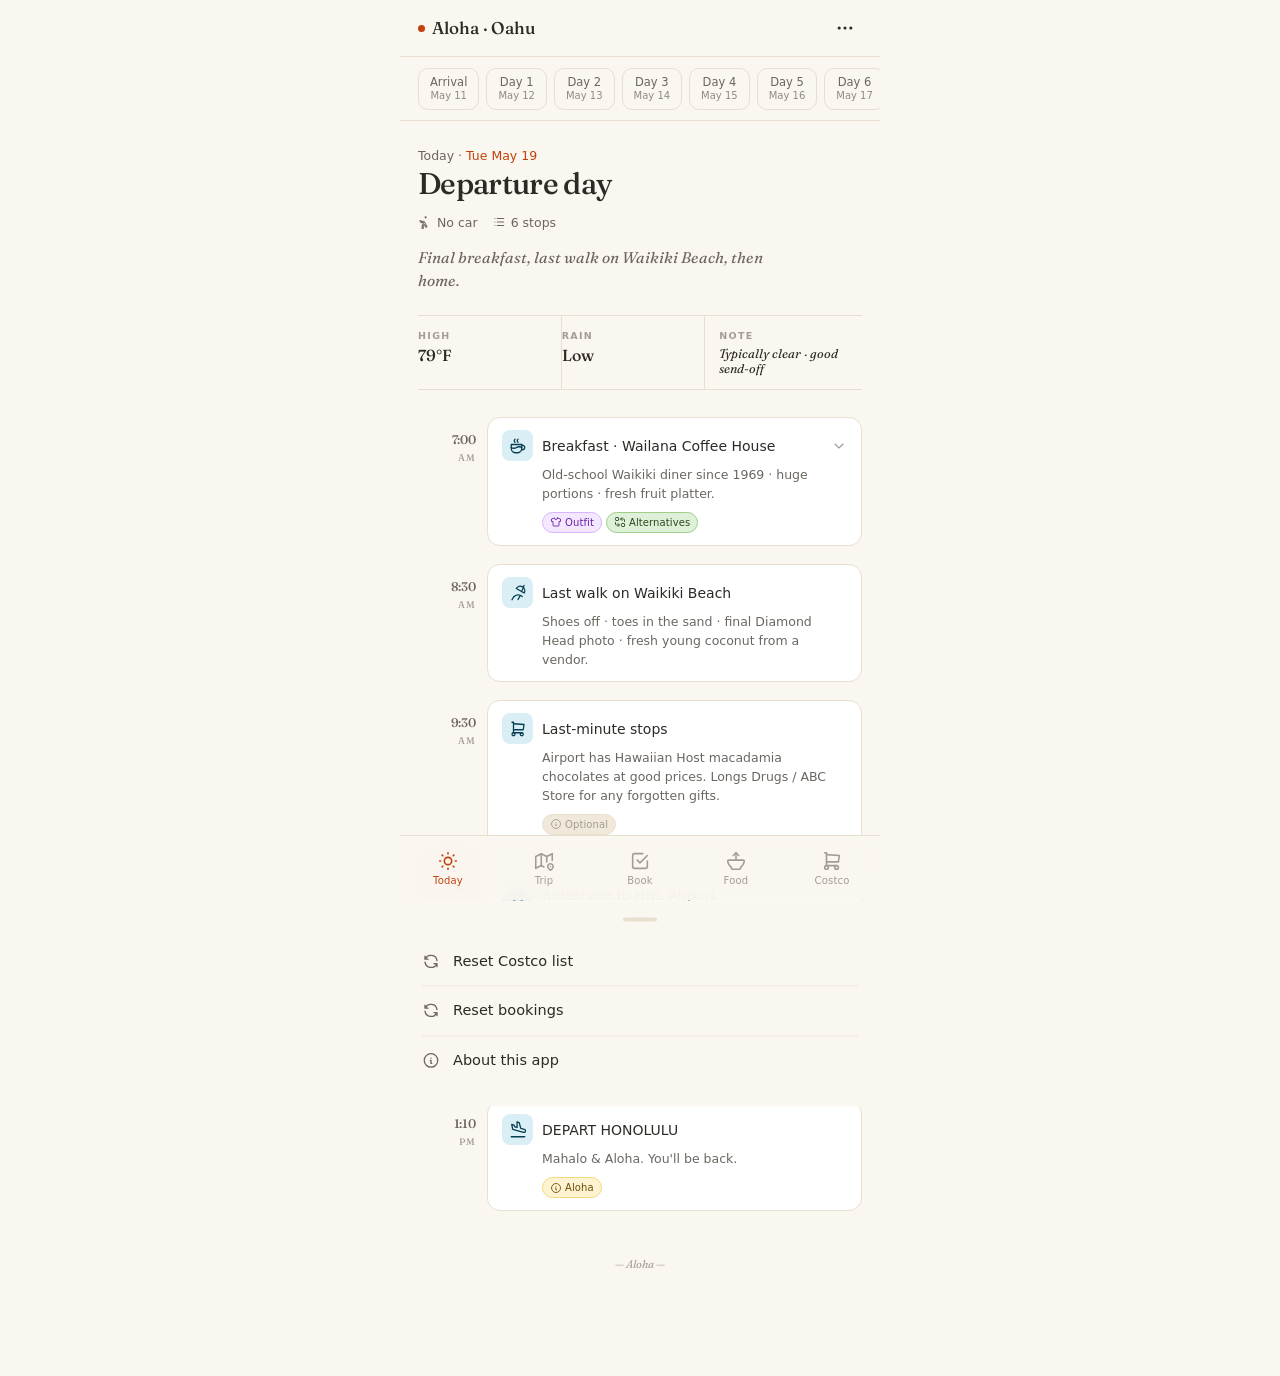
==== index.html @ 1680f282 "Split monolithic HTML into multi-file site; fix CSS variable rendering - Extracted CSS to css/style." ====
<!DOCTYPE html>
<html lang="en">
<head>
<meta charset="UTF-8">
<meta name="viewport" content="width=device-width,initial-scale=1,maximum-scale=5,viewport-fit=cover">
<meta name="apple-mobile-web-app-capable" content="yes">
<meta name="apple-mobile-web-app-status-bar-style" content="default">
<meta name="apple-mobile-web-app-title" content="Aloha Oahu">
<meta name="theme-color" content="#faf6f0">
<title>Aloha · Oahu</title>
<link href="https://fonts.googleapis.com/css2?family=Fraunces:ital,opsz,wght@0,9..144,400..600;1,9..144,400..500&display=swap" rel="stylesheet">
<link rel="stylesheet" href="css/style.css">
</head>
<body>
<div id="app">
<div class="topbar">
  <div class="topbar-inner">
    <div class="brand"><div class="brand-pip"></div> Aloha · Oahu</div>
    <button class="menu-btn" id="menubtn" aria-label="Menu"><svg xmlns="http://www.w3.org/2000/svg" width="20" height="20" viewBox="0 0 24 24" fill="none" stroke="currentColor" stroke-width="1.75" stroke-linecap="round" stroke-linejoin="round"><path stroke="none" d="M0 0h24v24H0z" fill="none"/><path d="M5 12m-1 0a1 1 0 1 0 2 0a1 1 0 1 0 -2 0"/><path d="M12 12m-1 0a1 1 0 1 0 2 0a1 1 0 1 0 -2 0"/><path d="M19 12m-1 0a1 1 0 1 0 2 0a1 1 0 1 0 -2 0"/></svg></button>
  </div>
</div>
<main id="main"></main>
<nav class="botnav">
  <button class="navbtn" data-page="today"><svg xmlns="http://www.w3.org/2000/svg" width="22" height="22" viewBox="0 0 24 24" fill="none" stroke="currentColor" stroke-width="1.75" stroke-linecap="round" stroke-linejoin="round"><path stroke="none" d="M0 0h24v24H0z" fill="none"/><path d="M12 12m-4 0a4 4 0 1 0 8 0a4 4 0 1 0 -8 0"/><path d="M3 12h1m8 -9v1m8 8h1m-9 8v1m-6.4 -15.4l.7 .7m12.1 -.7l-.7 .7m0 11.4l.7 .7m-12.1 -.7l-.7 .7"/></svg><span class="nlbl">Today</span></button><button class="navbtn" data-page="trip"><svg xmlns="http://www.w3.org/2000/svg" width="22" height="22" viewBox="0 0 24 24" fill="none" stroke="currentColor" stroke-width="1.75" stroke-linecap="round" stroke-linejoin="round"><path stroke="none" d="M0 0h24v24H0z" fill="none"/><path d="M12 18.5l-3 -1.5l-6 3v-13l6 -3l6 3l6 -3v7.5"/><path d="M9 4.5v13"/><path d="M15 7.5v5.5"/><path d="M21.121 20.121a3 3 0 1 0 -4.242 0c.418 .419 1.125 1.045 2.121 1.879c1.051 -.89 1.759 -1.516 2.121 -1.879z"/><path d="M19 18v.01"/></svg><span class="nlbl">Trip</span></button><button class="navbtn" data-page="bookings"><svg xmlns="http://www.w3.org/2000/svg" width="22" height="22" viewBox="0 0 24 24" fill="none" stroke="currentColor" stroke-width="1.75" stroke-linecap="round" stroke-linejoin="round"><path stroke="none" d="M0 0h24v24H0z" fill="none"/><path d="M9 11l3 3l8 -8"/><path d="M20 12v6a2 2 0 0 1 -2 2h-12a2 2 0 0 1 -2 -2v-12a2 2 0 0 1 2 -2h9"/></svg><span class="nlbl">Book</span></button><button class="navbtn" data-page="food"><svg xmlns="http://www.w3.org/2000/svg" width="22" height="22" viewBox="0 0 24 24" fill="none" stroke="currentColor" stroke-width="1.75" stroke-linecap="round" stroke-linejoin="round"><path stroke="none" d="M0 0h24v24H0z" fill="none"/><path d="M4 11h16a1 1 0 0 1 1 1v.5c0 1.5 -2.517 5.573 -4 6.5v1a1 1 0 0 1 -1 1h-8a1 1 0 0 1 -1 -1v-1c-1.687 -1.054 -4 -5 -4 -6.5v-.5a1 1 0 0 1 1 -1z"/><path d="M12 3l0 8"/><path d="M9 6l3 -3l3 3"/></svg><span class="nlbl">Food</span></button><button class="navbtn" data-page="costco"><svg xmlns="http://www.w3.org/2000/svg" width="22" height="22" viewBox="0 0 24 24" fill="none" stroke="currentColor" stroke-width="1.75" stroke-linecap="round" stroke-linejoin="round"><path stroke="none" d="M0 0h24v24H0z" fill="none"/><path d="M6 19m-2 0a2 2 0 1 0 4 0a2 2 0 1 0 -4 0"/><path d="M17 19m-2 0a2 2 0 1 0 4 0a2 2 0 1 0 -4 0"/><path d="M17 17h-11v-14h-2"/><path d="M6 5l14 1l-1 7h-13"/></svg><span class="nlbl">Costco</span></button>
</nav>
<div class="overlay" id="overlay"></div>
<div class="menusheet" id="msheet">
  <div class="menuhandle"></div>
  <ul class="menulist">
    <li class="menuitem" data-action="reset-costco"><svg xmlns="http://www.w3.org/2000/svg" width="18" height="18" viewBox="0 0 24 24" fill="none" stroke="currentColor" stroke-width="1.75" stroke-linecap="round" stroke-linejoin="round"><path stroke="none" d="M0 0h24v24H0z" fill="none"/><path d="M20 11a8.1 8.1 0 0 0 -15.5 -2m-.5 -4v4h4"/><path d="M4 13a8.1 8.1 0 0 0 15.5 2m.5 4v-4h-4"/></svg> Reset Costco list</li>
    <li class="menuitem" data-action="reset-bookings"><svg xmlns="http://www.w3.org/2000/svg" width="18" height="18" viewBox="0 0 24 24" fill="none" stroke="currentColor" stroke-width="1.75" stroke-linecap="round" stroke-linejoin="round"><path stroke="none" d="M0 0h24v24H0z" fill="none"/><path d="M20 11a8.1 8.1 0 0 0 -15.5 -2m-.5 -4v4h4"/><path d="M4 13a8.1 8.1 0 0 0 15.5 2m.5 4v-4h-4"/></svg> Reset bookings</li>
    <li class="menuitem" data-action="about"><svg xmlns="http://www.w3.org/2000/svg" width="18" height="18" viewBox="0 0 24 24" fill="none" stroke="currentColor" stroke-width="1.75" stroke-linecap="round" stroke-linejoin="round"><path stroke="none" d="M0 0h24v24H0z" fill="none"/><path d="M3 12a9 9 0 1 0 18 0a9 9 0 0 0 -18 0"/><path d="M12 9h.01"/><path d="M11 12h1v4h1"/></svg> About this app</li>
  </ul>
</div>
</div><!-- /#app -->

<script src="js/data.js"></script>
<script src="js/app.js"></script>
</body>
</html>
---- css/style.css ----
:root{
  --bg:#faf6f0;--bg-card:#fff;--bg-soft:#f4ede0;
  --ink:#2d2a26;--ink-soft:#6b6660;--ink-faint:#a39e95;
  --line:#e8dfd0;--line-soft:#f0e8d8;
  --accent:#c2410c;
  --gold:#b8860b;--palm:#4a7c3a;
  --serif:"Fraunces","Cormorant Garamond",Georgia,serif;
  --sans:-apple-system,BlinkMacSystemFont,system-ui,sans-serif;
}
.th-blue{--da:#0e6e8c;--ds:#daeef5;--di:#073e51}
.th-green{--da:#4a7c3a;--ds:#dff0d8;--di:#2a4720}
.th-amber{--da:#b8860b;--ds:#fdf3d0;--di:#6b4d05}
.th-pink{--da:#b03060;--ds:#fce8ef;--di:#5e1933}
.th-purple{--da:#6b46a8;--ds:#ede8f7;--di:#3a2462}
.th-teal{--da:#0c7a73;--ds:#d8f0ee;--di:#064341}
*{box-sizing:border-box;margin:0;padding:0}
html,body{background:var(--bg);color:var(--ink);font-family:var(--sans);
  font-size:15px;line-height:1.55;-webkit-font-smoothing:antialiased;
  overscroll-behavior:none}
body{max-width:480px;margin:0 auto;min-height:100vh;padding-bottom:88px}
h1,h2{font-family:var(--serif);font-weight:500;letter-spacing:-.01em}
h1{font-size:34px;line-height:1.08}
h2{font-size:22px;line-height:1.15}

/* TOP BAR */
.topbar{position:sticky;top:0;z-index:50;
background:rgba(250,246,240,.93);
backdrop-filter:saturate(180%) blur(16px);
-webkit-backdrop-filter:saturate(180%) blur(16px);
border-bottom:.5px solid var(--line)}
.topbar-inner{display:flex;align-items:center;justify-content:space-between;padding:11px 18px}
.brand{display:flex;align-items:center;gap:7px;font-family:var(--serif);font-size:17px;font-weight:500;color:var(--ink)}
.brand-pip{width:7px;height:7px;border-radius:50%;background:var(--accent)}
.menu-btn{width:34px;height:34px;border:none;background:transparent;color:var(--ink);
border-radius:9px;cursor:pointer;display:flex;align-items:center;justify-content:center;
transition:background .15s}
.menu-btn:hover{background:var(--bg-soft)}
.menu-btn svg{display:block}

/* PAGES */
.page{display:none;padding:0 18px;animation:fi .22s ease}
.page.active{display:block}
@keyframes fi{from{opacity:0;transform:translateY(4px)}to{opacity:1;transform:translateY(0)}}

/* DAY PICKER */
.daypicker{
display:flex;gap:7px;overflow-x:auto;padding:10px 18px;
scrollbar-width:none;-ms-overflow-style:none;
background:var(--bg);border-bottom:.5px solid var(--line);
position:sticky;top:58px;z-index:40;margin:0 -18px}
.daypicker::-webkit-scrollbar{display:none}
.daychip{flex-shrink:0;background:transparent;border:.5px solid var(--line);
border-radius:10px;padding:6px 11px;font-size:11.5px;font-family:var(--sans);
color:var(--ink-soft);cursor:pointer;transition:all .15s;
text-align:center;min-width:54px;line-height:1.25;font-weight:500}
.daychip .chipdate{display:block;font-size:10px;margin-top:1px;opacity:.75}
.daychip.active{background:var(--ink);color:var(--bg);border-color:var(--ink)}
.daychip.today{border-color:var(--accent);color:var(--accent)}
.daychip.today.active{background:var(--accent);border-color:var(--accent);color:#fff}

/* TODAY HERO */
.hero{padding:26px 0 22px;border-bottom:.5px solid var(--line);position:relative;overflow:hidden}
.hero-palm{display:none}
.hero>*{position:relative;z-index:1}
.hero-greeting{font-size:12.5px;color:var(--ink-soft);margin-bottom:3px}
.hero-greeting strong{color:var(--accent);font-weight:500}
.hero h1{margin-top:3px;font-size:30px;letter-spacing:-.022em}
.hero-meta{display:flex;gap:14px;margin-top:12px;font-size:12.5px;color:var(--ink-soft)}
.hero-meta span{display:inline-flex;align-items:center;gap:5px}
.hero-meta svg{flex-shrink:0}
.hero-summary{font-family:var(--serif);font-style:italic;font-size:15.5px;line-height:1.5;
color:var(--ink-soft);margin-top:14px;padding-right:80px}

/* WEATHER STRIP */
.wxstrip{display:flex;gap:0;border-bottom:.5px solid var(--line)}
.wxcell{flex:1;padding:13px 0;border-right:.5px solid var(--line)}
.wxcell:last-child{border-right:none;padding-left:14px}
.wxcell:first-child{padding-right:0}
.wx-lbl{font-size:9.5px;letter-spacing:.14em;text-transform:uppercase;color:var(--ink-faint);margin-bottom:3px;font-weight:600}
.wx-val{font-family:var(--serif);font-size:16px;font-weight:500;line-height:1.2}
.wx-val.sm{font-size:12.5px;font-style:italic;font-weight:400}

/* TIMELINE */
.timeline{padding:18px 0 8px}
.tl-event{display:grid;grid-template-columns:58px 1fr;gap:11px;
padding:9px 0;position:relative;cursor:pointer;-webkit-tap-highlight-color:transparent}
.tl-event:not(:last-child)::before{
content:””;position:absolute;left:65px;top:36px;bottom:-9px;
width:1.5px;background:linear-gradient(to bottom,var(--line) 55%,transparent)}
.evtime{font-family:var(--serif);font-size:12.5px;font-weight:500;
text-align:right;color:var(--ink-soft);padding-top:13px;letter-spacing:-.01em}
.evtime small{font-size:9.5px;letter-spacing:.1em;color:var(--ink-faint);display:block;margin-top:1px}
.evbody{border-radius:13px;background:var(--bg-card);border:.5px solid var(--line);
padding:12px 14px;transition:transform .15s ease,border-color .2s,box-shadow .2s;
position:relative;overflow:hidden}
.evbody::before{content:””;position:absolute;left:0;top:0;bottom:0;width:3px;
background:var(--da,var(--accent));border-radius:0}
.tl-event:active .evbody{transform:scale(.987)}
.tl-event.open .evbody{border-color:var(--da,var(--accent));box-shadow:0 2px 10px rgba(60,40,20,.08)}
.evrow{display:flex;align-items:center;gap:9px}
.evicon{width:31px;height:31px;border-radius:8px;flex-shrink:0;
background:var(--ds,var(--bg-soft));color:var(--di,var(--accent));
display:flex;align-items:center;justify-content:center}
.evicon svg{display:block}
.evtitle{font-size:14px;font-weight:500;flex:1;line-height:1.3;color:var(--ink)}
.evchev{color:var(--ink-faint);transition:transform .2s;flex-shrink:0}
.evchev svg{display:block}
.tl-event.open .evchev{transform:rotate(180deg)}
.evdesc{font-size:12.5px;color:var(--ink-soft);margin-top:5px;padding-left:40px;line-height:1.5}

/* HINT PILLS — shown collapsed, act as preview */
.hintrow{display:flex;gap:4px;margin-top:8px;padding-left:40px;flex-wrap:wrap}
.hint{display:inline-flex;align-items:center;gap:3px;
font-size:10px;font-weight:500;padding:2px 7px;
border-radius:999px;border:.5px solid;letter-spacing:.01em}
.hint svg{display:block;flex-shrink:0}
.h-outfit{background:#f3e8ff;color:#6b21a8;border-color:#d8b4fe}
.h-weather{background:#daeef5;color:#073e51;border-color:#9fd4e6}
.h-alt{background:#dff0d8;color:#2a4720;border-color:#9ecf88}
.h-note{background:#fdf3d0;color:#6b4d05;border-color:#f5d87a}
.h-gentle{background:#f3e8ff;color:#6b21a8;border-color:#d8b4fe}
.h-urgent{background:#fee2e2;color:#991b1b;border-color:#fca5a5}
.h-book{background:#fce8ef;color:#5e1933;border-color:#f4abc3}
.h-optional{background:var(--line-soft);color:var(--ink-faint);border-color:var(--line)}

/* BADGE PILLS — category tags */
.badgerow{display:flex;gap:4px;margin-top:5px;padding-left:40px;flex-wrap:wrap}
.badge{display:inline-flex;align-items:center;gap:3px;font-size:10px;
padding:2px 7px;border-radius:999px;font-weight:500;
background:var(--ds,var(--bg-soft));color:var(--di,var(--accent))}
.badge.urgent{background:#fee2e2;color:#991b1b}
.badge.optional{background:var(--line-soft);color:var(--ink-faint)}
.badge.highlight{background:#fef3c7;color:#854d0e}
.badge.gentle{background:#f3e8ff;color:#6b21a8}

/* EXPANDED DETAILS */
.evdetails{max-height:0;overflow:hidden;transition:max-height .3s ease}
.tl-event.open .evdetails{max-height:800px}
.det-inner{padding:12px 0 2px 40px}
.det-sep{height:.5px;background:var(--line-soft);margin-bottom:13px}
.detblock{margin-bottom:12px}
.detblock:last-child{margin-bottom:0}
.detlbl{font-size:9.5px;letter-spacing:.14em;text-transform:uppercase;
font-weight:600;margin-bottom:4px;display:flex;align-items:center;gap:4px}
.detlbl svg{display:block;flex-shrink:0}
.detlbl.outfit{color:#6b21a8}
.detlbl.weather{color:#0c5a7a}
.detlbl.alt{color:#2a4720}
.detlbl.note{color:#6b4d05}
.detval{font-size:12.5px;line-height:1.55;color:var(--ink)}
.detval ul{padding-left:14px;margin-top:3px}
.detval li{margin-bottom:2px;list-style:“→ “;padding-left:3px}

/* BOTTOM NAV */
.botnav{position:fixed;bottom:0;left:50%;transform:translateX(-50%);
width:100%;max-width:480px;display:flex;justify-content:space-around;
background:rgba(250,246,240,.95);
backdrop-filter:saturate(180%) blur(16px);
-webkit-backdrop-filter:saturate(180%) blur(16px);
border-top:.5px solid var(--line);z-index:100;
padding:7px 0 calc(7px + env(safe-area-inset-bottom))}
.navbtn{background:transparent;border:none;color:var(--ink-faint);flex:1;
display:flex;flex-direction:column;align-items:center;justify-content:center;
gap:2px;padding:7px 4px;cursor:pointer;transition:color .15s;font-family:var(--sans)}
.navbtn svg{display:block}
.navbtn .nlbl{font-size:10px;font-weight:500;letter-spacing:.02em;margin-top:1px}
.navbtn.active{color:var(--accent)}

/* TRIP OVERVIEW */
.trip-hero{padding:30px 0 24px}
.trip-hero h1{font-size:44px;letter-spacing:-.03em;line-height:1;margin-bottom:5px}
.trip-hero h1 em{font-style:italic;color:var(--accent)}
.trip-hero .dates{font-family:var(--serif);font-size:15px;color:var(--ink-soft);font-style:italic}
.sec-title{font-size:10.5px;letter-spacing:.16em;text-transform:uppercase;
color:var(--ink-faint);margin:22px 0 11px;font-weight:600;
display:flex;align-items:center;gap:10px}
.sec-title::after{content:””;flex:1;height:.5px;background:var(--line)}
.meta-grid{display:grid;grid-template-columns:1fr 1fr;gap:10px;margin-bottom:4px}
.metastat{background:var(--bg-card);border:.5px solid var(--line);border-radius:12px;padding:13px}
.metastat .mlbl{font-size:9.5px;letter-spacing:.14em;text-transform:uppercase;color:var(--ink-faint);font-weight:600}
.metastat .mval{font-family:var(--serif);font-size:16px;font-weight:500;margin-top:3px}
.metastat .msub{font-size:11px;color:var(--ink-soft);margin-top:1px}
.contact-grid{display:grid;grid-template-columns:1fr 1fr;gap:8px}
.contactbtn{background:var(--bg-card);border:.5px solid var(--line);border-radius:12px;
padding:11px 13px;display:flex;align-items:center;gap:10px;
text-decoration:none;color:var(--ink);cursor:pointer;
transition:transform .15s;-webkit-tap-highlight-color:transparent}
.contactbtn:active{transform:scale(.97)}
.ci{width:31px;height:31px;border-radius:8px;background:var(--bg-soft);
color:var(--accent);display:flex;align-items:center;justify-content:center;flex-shrink:0}
.ci svg{display:block}
.ct{font-size:12px;font-weight:500;line-height:1.25}
.ct small{font-size:10.5px;color:var(--ink-faint);font-weight:400;display:block}
.daycards{display:flex;flex-direction:column;gap:8px;margin-bottom:24px}
.daycard{background:var(--bg-card);border:.5px solid var(--line);border-radius:13px;
padding:13px 15px;display:flex;align-items:center;gap:13px;
cursor:pointer;-webkit-tap-highlight-color:transparent;
transition:transform .15s;position:relative;overflow:hidden}
.daycard::before{content:””;position:absolute;left:0;top:0;bottom:0;width:3px;
background:var(--da,var(--accent))}
.daycard:active{transform:scale(.99)}
.dcnum{font-family:var(--serif);font-size:26px;font-weight:500;color:var(--da,var(--accent));
line-height:1;text-align:center;min-width:42px;font-style:italic}
.dcnum small{display:block;font-size:9.5px;letter-spacing:.12em;color:var(--ink-faint);
margin-top:3px;font-style:normal}
.dcbody{flex:1;min-width:0}
.dcbody .dctitle{font-size:14.5px;font-weight:500;line-height:1.25;margin-bottom:2px}
.dcbody .dcsub{font-size:11.5px;color:var(--ink-soft)}
.dcarrow{color:var(--ink-faint);flex-shrink:0}
.dcarrow svg{display:block}

/* LIST PAGES */
.listpage h1{margin:26px 0 6px}
.listpage .pagesub{color:var(--ink-soft);font-size:14px;margin-bottom:20px;
font-family:var(--serif);font-style:italic}
.progress-bar{background:var(--bg-card);border:.5px solid var(--line);border-radius:12px;
padding:13px;margin-bottom:18px}
.pb-row{display:flex;justify-content:space-between;margin-bottom:7px;font-size:12px;color:var(--ink-soft)}
.pb-track{height:5px;background:var(--bg-soft);border-radius:3px;overflow:hidden}
.pb-fill{height:100%;border-radius:3px;transition:width .4s ease}

/* BOOKINGS */
.bookcard{background:var(--bg-card);border:.5px solid var(--line);border-radius:13px;
padding:13px 15px;margin-bottom:9px;cursor:pointer;transition:transform .15s;
-webkit-tap-highlight-color:transparent}
.bookcard:active{transform:scale(.98)}
.bookcard.done{background:linear-gradient(to right,#f0f9eb,var(--bg-card));border-color:#c8e6a8}
.bookcard-hd{display:flex;justify-content:space-between;align-items:flex-start;margin-bottom:5px}
.bookcard h3{font-family:var(--sans);font-size:14.5px;font-weight:500;line-height:1.3}
.bookcheck{width:22px;height:22px;border-radius:50%;border:1.5px solid var(--line);
flex-shrink:0;display:flex;align-items:center;justify-content:center;transition:all .15s}
.bookcheck svg{display:block}
.bookcard.done .bookcheck{background:#4a7c3a;border-color:#4a7c3a;color:#fff}
.bookwhere{font-size:11.5px;color:var(--ink-soft);margin-bottom:3px}
.bookwhen{font-size:11.5px;font-weight:500;color:var(--accent);margin-bottom:3px}
.bookcard.done .bookwhen{color:#4a7c3a}
.booknotes{font-size:11.5px;color:var(--ink-soft);line-height:1.4}

/* FOOD */
.food-filters{display:flex;gap:6px;overflow-x:auto;padding-bottom:11px;
margin-bottom:14px;scrollbar-width:none}
.food-filters::-webkit-scrollbar{display:none}
.fchip{flex-shrink:0;background:transparent;border:.5px solid var(--line);
border-radius:999px;padding:5px 11px;font-size:12px;color:var(--ink-soft);
cursor:pointer;transition:all .15s;font-family:var(--sans)}
.fchip.active{background:var(--ink);color:var(--bg);border-color:var(--ink)}
.foodcard{background:var(--bg-card);border:.5px solid var(--line);
border-radius:13px;padding:13px 15px;margin-bottom:8px}
.foodcard-row{display:flex;align-items:baseline;justify-content:space-between;gap:8px;margin-bottom:3px}
.foodname{font-size:14.5px;font-weight:500;flex:1}
.foodprice{font-family:var(--serif);font-size:14px;color:var(--gold)}
.foodwhat{font-size:12.5px;color:var(--ink);line-height:1.4;margin-bottom:5px}
.foodmeta{display:flex;gap:9px;font-size:11px;color:var(--ink-faint);margin-top:5px}
.foodtype{background:var(--bg-soft);color:var(--ink-soft);padding:1px 7px;border-radius:4px;font-weight:500}

/* COSTCO */
.costo-section{margin-bottom:20px}
.costo-sec-title{font-size:10px;letter-spacing:.16em;text-transform:uppercase;
color:var(--ink-faint);margin-bottom:9px;padding-bottom:5px;
border-bottom:.5px solid var(--line);font-weight:600}
.costoitem{display:flex;align-items:center;padding:11px 0;
border-bottom:.5px solid var(--line-soft);cursor:pointer;
-webkit-tap-highlight-color:transparent;gap:11px}
.costocheck{width:22px;height:22px;border-radius:6px;border:1.5px solid var(--line);
flex-shrink:0;display:flex;align-items:center;justify-content:center;
transition:all .15s;background:var(--bg-card)}
.costocheck svg{display:block}
.costoitem.checked .costocheck{background:var(--palm);border-color:var(--palm);color:#fff}
.costoitem.checked .costoname{text-decoration:line-through;color:var(--ink-faint)}
.costotext{flex:1}
.costoname{font-size:13.5px;font-weight:500;line-height:1.3}
.costonote{font-size:11px;color:var(--ink-faint);margin-top:2px}

/* MENU SHEET */
.overlay{position:fixed;inset:0;background:rgba(0,0,0,.38);z-index:200;
opacity:0;pointer-events:none;transition:opacity .2s}
.overlay.open{opacity:1;pointer-events:auto}
.menusheet{position:fixed;bottom:0;left:0;right:0;background:var(--bg);
border-radius:22px 22px 0 0;z-index:201;padding:10px 22px calc(22px + env(safe-area-inset-bottom));
max-width:480px;margin:0 auto;transform:translateY(100%);
transition:transform .25s cubic-bezier(.22,1,.36,1)}
.menusheet.open{transform:translateY(0)}
.menuhandle{width:34px;height:4px;background:var(--line);border-radius:2px;margin:7px auto 16px}
.menulist{list-style:none}
.menuitem{display:flex;align-items:center;gap:13px;padding:13px 0;
border-bottom:.5px solid var(--line-soft);cursor:pointer;font-size:14.5px;
-webkit-tap-highlight-color:transparent}
.menuitem svg{display:block;color:var(--ink-soft)}
.menuitem:last-child{border-bottom:none}
.menuitem:active{color:var(--accent)}

/* FOOTER */
.footnote{text-align:center;font-size:11px;color:var(--ink-faint);
padding:28px 18px 14px;font-family:var(--serif);font-style:italic}
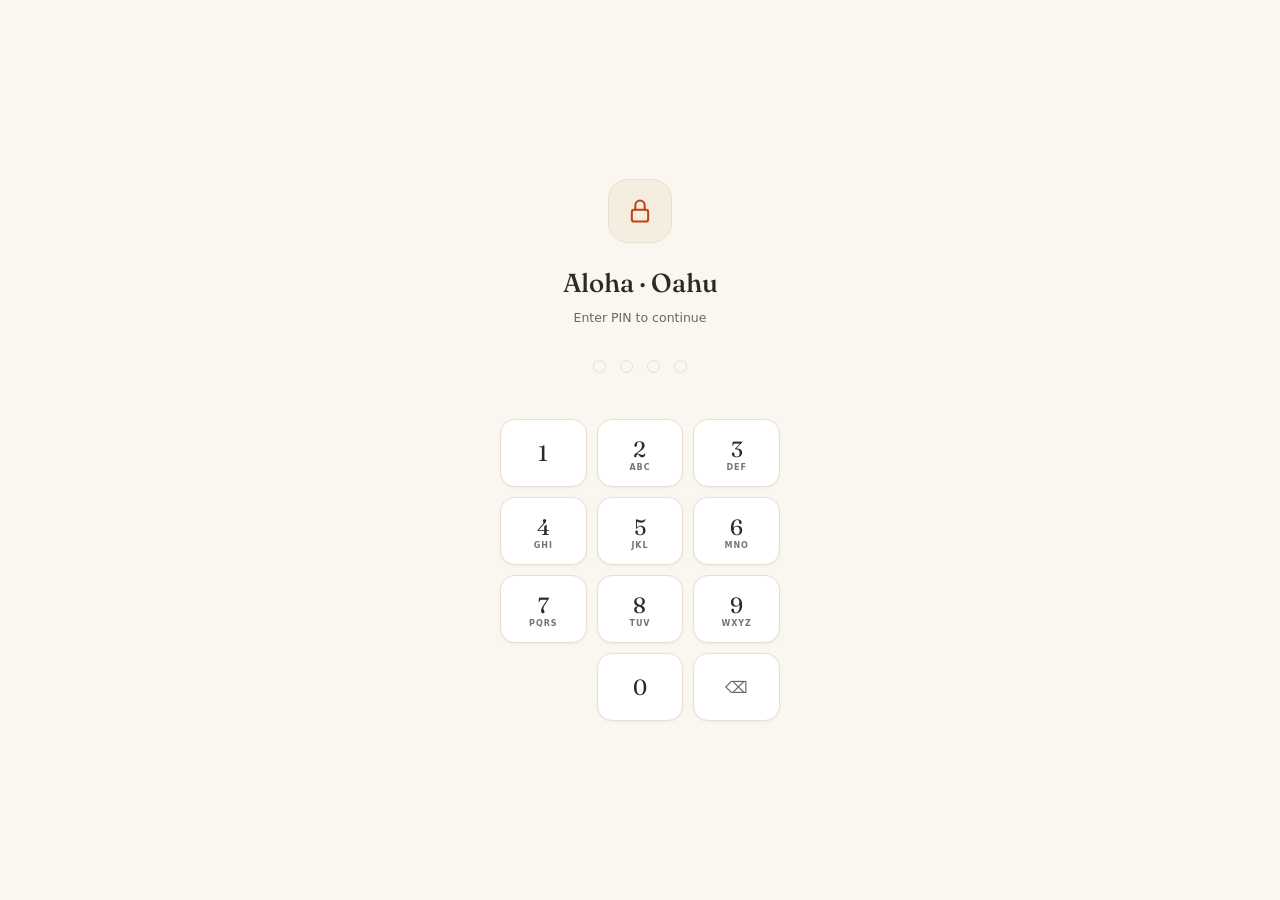
==== commit b6903b0b: "Fix scroll overlap, lock screen, and light-mode color legibility - Scroll: replace m.scrollTop=0 (no" ====
--- a/index.html
+++ b/index.html
@@ -12,7 +12,38 @@
 <link rel="stylesheet" href="css/style.css">
 </head>
 <body>
-<div id="app">
+
+<!-- PIN LOCK SCREEN -->
+<div id="lockscreen">
+  <div class="lock-icon">
+    <svg xmlns="http://www.w3.org/2000/svg" width="28" height="28" viewBox="0 0 24 24" fill="none" stroke="currentColor" stroke-width="1.75" stroke-linecap="round" stroke-linejoin="round"><rect x="5" y="11" width="14" height="10" rx="2"/><path d="M8 11v-4a4 4 0 0 1 8 0v4"/></svg>
+  </div>
+  <div class="lock-title">Aloha · Oahu</div>
+  <div class="lock-sub">Enter PIN to continue</div>
+  <div class="pin-dots" id="pinDots">
+    <div class="pin-dot" id="d0"></div>
+    <div class="pin-dot" id="d1"></div>
+    <div class="pin-dot" id="d2"></div>
+    <div class="pin-dot" id="d3"></div>
+  </div>
+  <div class="lock-error" id="lockError">Incorrect PIN — try again</div>
+  <div class="pin-pad">
+    <button class="pin-key" data-n="1">1<span class="key-sub"></span></button>
+    <button class="pin-key" data-n="2">2<span class="key-sub">ABC</span></button>
+    <button class="pin-key" data-n="3">3<span class="key-sub">DEF</span></button>
+    <button class="pin-key" data-n="4">4<span class="key-sub">GHI</span></button>
+    <button class="pin-key" data-n="5">5<span class="key-sub">JKL</span></button>
+    <button class="pin-key" data-n="6">6<span class="key-sub">MNO</span></button>
+    <button class="pin-key" data-n="7">7<span class="key-sub">PQRS</span></button>
+    <button class="pin-key" data-n="8">8<span class="key-sub">TUV</span></button>
+    <button class="pin-key" data-n="9">9<span class="key-sub">WXYZ</span></button>
+    <button class="pin-key empty" disabled></button>
+    <button class="pin-key" data-n="0">0</button>
+    <button class="pin-key del" id="pinDel">&#x232B;</button>
+  </div>
+</div>
+
+<div id="app" style="display:none">
 <div class="topbar">
   <div class="topbar-inner">
     <div class="brand"><div class="brand-pip"></div> Aloha · Oahu</div>
@@ -21,7 +52,11 @@
 </div>
 <main id="main"></main>
 <nav class="botnav">
-  <button class="navbtn" data-page="today"><svg xmlns="http://www.w3.org/2000/svg" width="22" height="22" viewBox="0 0 24 24" fill="none" stroke="currentColor" stroke-width="1.75" stroke-linecap="round" stroke-linejoin="round"><path stroke="none" d="M0 0h24v24H0z" fill="none"/><path d="M12 12m-4 0a4 4 0 1 0 8 0a4 4 0 1 0 -8 0"/><path d="M3 12h1m8 -9v1m8 8h1m-9 8v1m-6.4 -15.4l.7 .7m12.1 -.7l-.7 .7m0 11.4l.7 .7m-12.1 -.7l-.7 .7"/></svg><span class="nlbl">Today</span></button><button class="navbtn" data-page="trip"><svg xmlns="http://www.w3.org/2000/svg" width="22" height="22" viewBox="0 0 24 24" fill="none" stroke="currentColor" stroke-width="1.75" stroke-linecap="round" stroke-linejoin="round"><path stroke="none" d="M0 0h24v24H0z" fill="none"/><path d="M12 18.5l-3 -1.5l-6 3v-13l6 -3l6 3l6 -3v7.5"/><path d="M9 4.5v13"/><path d="M15 7.5v5.5"/><path d="M21.121 20.121a3 3 0 1 0 -4.242 0c.418 .419 1.125 1.045 2.121 1.879c1.051 -.89 1.759 -1.516 2.121 -1.879z"/><path d="M19 18v.01"/></svg><span class="nlbl">Trip</span></button><button class="navbtn" data-page="bookings"><svg xmlns="http://www.w3.org/2000/svg" width="22" height="22" viewBox="0 0 24 24" fill="none" stroke="currentColor" stroke-width="1.75" stroke-linecap="round" stroke-linejoin="round"><path stroke="none" d="M0 0h24v24H0z" fill="none"/><path d="M9 11l3 3l8 -8"/><path d="M20 12v6a2 2 0 0 1 -2 2h-12a2 2 0 0 1 -2 -2v-12a2 2 0 0 1 2 -2h9"/></svg><span class="nlbl">Book</span></button><button class="navbtn" data-page="food"><svg xmlns="http://www.w3.org/2000/svg" width="22" height="22" viewBox="0 0 24 24" fill="none" stroke="currentColor" stroke-width="1.75" stroke-linecap="round" stroke-linejoin="round"><path stroke="none" d="M0 0h24v24H0z" fill="none"/><path d="M4 11h16a1 1 0 0 1 1 1v.5c0 1.5 -2.517 5.573 -4 6.5v1a1 1 0 0 1 -1 1h-8a1 1 0 0 1 -1 -1v-1c-1.687 -1.054 -4 -5 -4 -6.5v-.5a1 1 0 0 1 1 -1z"/><path d="M12 3l0 8"/><path d="M9 6l3 -3l3 3"/></svg><span class="nlbl">Food</span></button><button class="navbtn" data-page="costco"><svg xmlns="http://www.w3.org/2000/svg" width="22" height="22" viewBox="0 0 24 24" fill="none" stroke="currentColor" stroke-width="1.75" stroke-linecap="round" stroke-linejoin="round"><path stroke="none" d="M0 0h24v24H0z" fill="none"/><path d="M6 19m-2 0a2 2 0 1 0 4 0a2 2 0 1 0 -4 0"/><path d="M17 19m-2 0a2 2 0 1 0 4 0a2 2 0 1 0 -4 0"/><path d="M17 17h-11v-14h-2"/><path d="M6 5l14 1l-1 7h-13"/></svg><span class="nlbl">Costco</span></button>
+  <button class="navbtn" data-page="today"><svg xmlns="http://www.w3.org/2000/svg" width="22" height="22" viewBox="0 0 24 24" fill="none" stroke="currentColor" stroke-width="1.75" stroke-linecap="round" stroke-linejoin="round"><path stroke="none" d="M0 0h24v24H0z" fill="none"/><path d="M12 12m-4 0a4 4 0 1 0 8 0a4 4 0 1 0 -8 0"/><path d="M3 12h1m8 -9v1m8 8h1m-9 8v1m-6.4 -15.4l.7 .7m12.1 -.7l-.7 .7m0 11.4l.7 .7m-12.1 -.7l-.7 .7"/></svg><span class="nlbl">Today</span></button>
+  <button class="navbtn" data-page="trip"><svg xmlns="http://www.w3.org/2000/svg" width="22" height="22" viewBox="0 0 24 24" fill="none" stroke="currentColor" stroke-width="1.75" stroke-linecap="round" stroke-linejoin="round"><path stroke="none" d="M0 0h24v24H0z" fill="none"/><path d="M12 18.5l-3 -1.5l-6 3v-13l6 -3l6 3l6 -3v7.5"/><path d="M9 4.5v13"/><path d="M15 7.5v5.5"/><path d="M21.121 20.121a3 3 0 1 0 -4.242 0c.418 .419 1.125 1.045 2.121 1.879c1.051 -.89 1.759 -1.516 2.121 -1.879z"/><path d="M19 18v.01"/></svg><span class="nlbl">Trip</span></button>
+  <button class="navbtn" data-page="bookings"><svg xmlns="http://www.w3.org/2000/svg" width="22" height="22" viewBox="0 0 24 24" fill="none" stroke="currentColor" stroke-width="1.75" stroke-linecap="round" stroke-linejoin="round"><path stroke="none" d="M0 0h24v24H0z" fill="none"/><path d="M9 11l3 3l8 -8"/><path d="M20 12v6a2 2 0 0 1 -2 2h-12a2 2 0 0 1 -2 -2v-12a2 2 0 0 1 2 -2h9"/></svg><span class="nlbl">Book</span></button>
+  <button class="navbtn" data-page="food"><svg xmlns="http://www.w3.org/2000/svg" width="22" height="22" viewBox="0 0 24 24" fill="none" stroke="currentColor" stroke-width="1.75" stroke-linecap="round" stroke-linejoin="round"><path stroke="none" d="M0 0h24v24H0z" fill="none"/><path d="M4 11h16a1 1 0 0 1 1 1v.5c0 1.5 -2.517 5.573 -4 6.5v1a1 1 0 0 1 -1 1h-8a1 1 0 0 1 -1 -1v-1c-1.687 -1.054 -4 -5 -4 -6.5v-.5a1 1 0 0 1 1 -1z"/><path d="M12 3l0 8"/><path d="M9 6l3 -3l3 3"/></svg><span class="nlbl">Food</span></button>
+  <button class="navbtn" data-page="costco"><svg xmlns="http://www.w3.org/2000/svg" width="22" height="22" viewBox="0 0 24 24" fill="none" stroke="currentColor" stroke-width="1.75" stroke-linecap="round" stroke-linejoin="round"><path stroke="none" d="M0 0h24v24H0z" fill="none"/><path d="M6 19m-2 0a2 2 0 1 0 4 0a2 2 0 1 0 -4 0"/><path d="M17 19m-2 0a2 2 0 1 0 4 0a2 2 0 1 0 -4 0"/><path d="M17 17h-11v-14h-2"/><path d="M6 5l14 1l-1 7h-13"/></svg><span class="nlbl">Costco</span></button>
 </nav>
 <div class="overlay" id="overlay"></div>
 <div class="menusheet" id="msheet">
--- a/css/style.css
+++ b/css/style.css
@@ -1,9 +1,9 @@
 :root{
   --bg:#faf6f0;--bg-card:#fff;--bg-soft:#f4ede0;
-  --ink:#2d2a26;--ink-soft:#6b6660;--ink-faint:#a39e95;
+  --ink:#2d2a26;--ink-soft:#6b6660;--ink-faint:#7a7470;
   --line:#e8dfd0;--line-soft:#f0e8d8;
   --accent:#c2410c;
-  --gold:#b8860b;--palm:#4a7c3a;
+  --gold:#7a5800;--palm:#4a7c3a;
   --serif:"Fraunces","Cormorant Garamond",Georgia,serif;
   --sans:-apple-system,BlinkMacSystemFont,system-ui,sans-serif;
 }
@@ -47,7 +47,7 @@
 display:flex;gap:7px;overflow-x:auto;padding:10px 18px;
 scrollbar-width:none;-ms-overflow-style:none;
 background:var(--bg);border-bottom:.5px solid var(--line);
-position:sticky;top:58px;z-index:40;margin:0 -18px}
+position:sticky;top:var(--topbar-h,56px);z-index:40;margin:0 -18px}
 .daypicker::-webkit-scrollbar{display:none}
 .daychip{flex-shrink:0;background:transparent;border:.5px solid var(--line);
 border-radius:10px;padding:6px 11px;font-size:11.5px;font-family:var(--sans);
@@ -85,7 +85,7 @@
 .tl-event{display:grid;grid-template-columns:58px 1fr;gap:11px;
 padding:9px 0;position:relative;cursor:pointer;-webkit-tap-highlight-color:transparent}
 .tl-event:not(:last-child)::before{
-content:””;position:absolute;left:65px;top:36px;bottom:-9px;
+content:"";position:absolute;left:65px;top:36px;bottom:-9px;
 width:1.5px;background:linear-gradient(to bottom,var(--line) 55%,transparent)}
 .evtime{font-family:var(--serif);font-size:12.5px;font-weight:500;
 text-align:right;color:var(--ink-soft);padding-top:13px;letter-spacing:-.01em}
@@ -93,7 +93,7 @@
 .evbody{border-radius:13px;background:var(--bg-card);border:.5px solid var(--line);
 padding:12px 14px;transition:transform .15s ease,border-color .2s,box-shadow .2s;
 position:relative;overflow:hidden}
-.evbody::before{content:””;position:absolute;left:0;top:0;bottom:0;width:3px;
+.evbody::before{content:"";position:absolute;left:0;top:0;bottom:0;width:3px;
 background:var(--da,var(--accent));border-radius:0}
 .tl-event:active .evbody{transform:scale(.987)}
 .tl-event.open .evbody{border-color:var(--da,var(--accent));box-shadow:0 2px 10px rgba(60,40,20,.08)}
@@ -149,7 +149,7 @@
 .detlbl.note{color:#6b4d05}
 .detval{font-size:12.5px;line-height:1.55;color:var(--ink)}
 .detval ul{padding-left:14px;margin-top:3px}
-.detval li{margin-bottom:2px;list-style:“→ “;padding-left:3px}
+.detval li{margin-bottom:2px;list-style:"→ ";padding-left:3px}
 
 /* BOTTOM NAV */
 .botnav{position:fixed;bottom:0;left:50%;transform:translateX(-50%);
@@ -174,7 +174,7 @@
 .sec-title{font-size:10.5px;letter-spacing:.16em;text-transform:uppercase;
 color:var(--ink-faint);margin:22px 0 11px;font-weight:600;
 display:flex;align-items:center;gap:10px}
-.sec-title::after{content:””;flex:1;height:.5px;background:var(--line)}
+.sec-title::after{content:"";flex:1;height:.5px;background:var(--line)}
 .meta-grid{display:grid;grid-template-columns:1fr 1fr;gap:10px;margin-bottom:4px}
 .metastat{background:var(--bg-card);border:.5px solid var(--line);border-radius:12px;padding:13px}
 .metastat .mlbl{font-size:9.5px;letter-spacing:.14em;text-transform:uppercase;color:var(--ink-faint);font-weight:600}
@@ -196,7 +196,7 @@
 padding:13px 15px;display:flex;align-items:center;gap:13px;
 cursor:pointer;-webkit-tap-highlight-color:transparent;
 transition:transform .15s;position:relative;overflow:hidden}
-.daycard::before{content:””;position:absolute;left:0;top:0;bottom:0;width:3px;
+.daycard::before{content:"";position:absolute;left:0;top:0;bottom:0;width:3px;
 background:var(--da,var(--accent))}
 .daycard:active{transform:scale(.99)}
 .dcnum{font-family:var(--serif);font-size:26px;font-weight:500;color:var(--da,var(--accent));
@@ -293,3 +293,61 @@
 .footnote{text-align:center;font-size:11px;color:var(--ink-faint);
 padding:28px 18px 14px;font-family:var(--serif);font-style:italic}
 
+/* PIN LOCK SCREEN */
+#lockscreen{
+position:fixed;top:0;left:0;right:0;bottom:0;z-index:9999;
+background:var(--bg);
+display:flex;flex-direction:column;align-items:center;justify-content:center;
+padding:32px 24px calc(32px + env(safe-area-inset-bottom));
+transition:opacity .35s ease, transform .35s ease;
+overflow:hidden;
+touch-action:none;
+}
+#lockscreen.unlocking{opacity:0;transform:scale(1.04);pointer-events:none}
+.lock-icon{
+width:64px;height:64px;border-radius:20px;
+background:var(--bg-soft);border:.5px solid var(--line);
+display:flex;align-items:center;justify-content:center;
+margin-bottom:20px;
+color:var(--accent);
+}
+.lock-title{font-family:var(--serif);font-size:26px;font-weight:500;
+color:var(--ink);letter-spacing:-.01em;margin-bottom:5px;text-align:center}
+.lock-sub{font-size:12.5px;color:var(--ink-soft);text-align:center;margin-bottom:32px}
+.pin-dots{display:flex;gap:14px;margin-bottom:36px}
+.pin-dot{
+width:13px;height:13px;border-radius:50%;
+border:1.5px solid var(--line);background:transparent;
+transition:all .15s cubic-bezier(.34,1.56,.64,1);
+}
+.pin-dot.filled{background:var(--accent);border-color:var(--accent);transform:scale(1.15)}
+.pin-dot.error{background:#ef4444;border-color:#ef4444}
+.pin-pad{display:grid;grid-template-columns:repeat(3,1fr);gap:10px;width:100%;max-width:280px}
+.pin-key{
+height:68px;border-radius:15px;border:.5px solid var(--line);
+background:var(--bg-card);color:var(--ink);font-size:22px;font-weight:400;
+font-family:var(--serif);cursor:pointer;
+display:flex;flex-direction:column;align-items:center;justify-content:center;gap:1px;
+transition:transform .1s ease, background .1s, box-shadow .1s;
+-webkit-tap-highlight-color:transparent;
+box-shadow:0 1px 3px rgba(0,0,0,.05);
+user-select:none;
+}
+.pin-key:active{transform:scale(.94);background:var(--bg-soft)}
+.pin-key .key-sub{font-family:var(--sans);font-size:8px;letter-spacing:.12em;
+color:var(--ink-faint);text-transform:uppercase;font-weight:600;line-height:1}
+.pin-key.del{font-size:16px;color:var(--ink-soft)}
+.pin-key.empty{border:none;background:transparent;box-shadow:none;cursor:default}
+.pin-key.empty:active{transform:none}
+.lock-error{font-size:12px;color:#ef4444;text-align:center;
+margin-top:-24px;margin-bottom:16px;min-height:16px;
+opacity:0;transition:opacity .2s}
+.lock-error.show{opacity:1}
+@keyframes shake{
+0%,100%{transform:translateX(0)}
+20%{transform:translateX(-7px)}
+40%{transform:translateX(7px)}
+60%{transform:translateX(-5px)}
+80%{transform:translateX(4px)}
+}
+.pin-dots.shake{animation:shake .38s ease}
